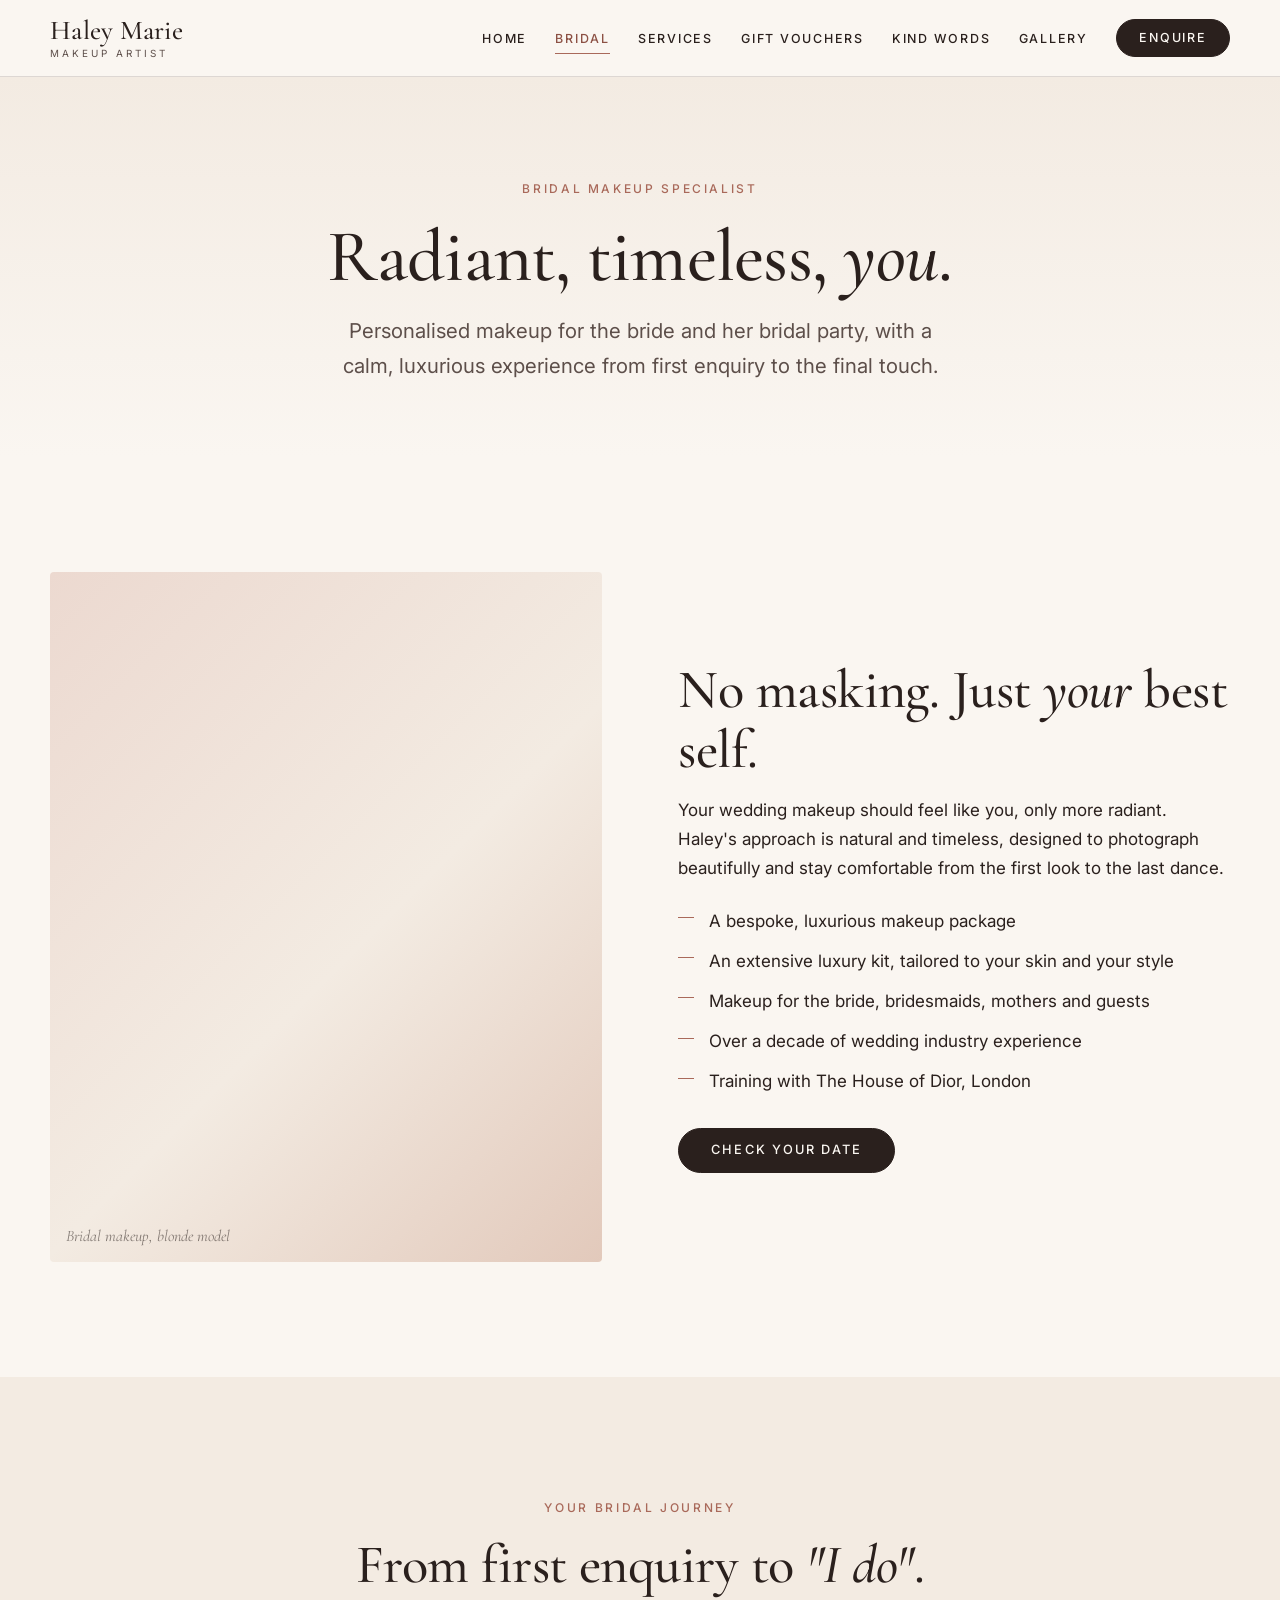
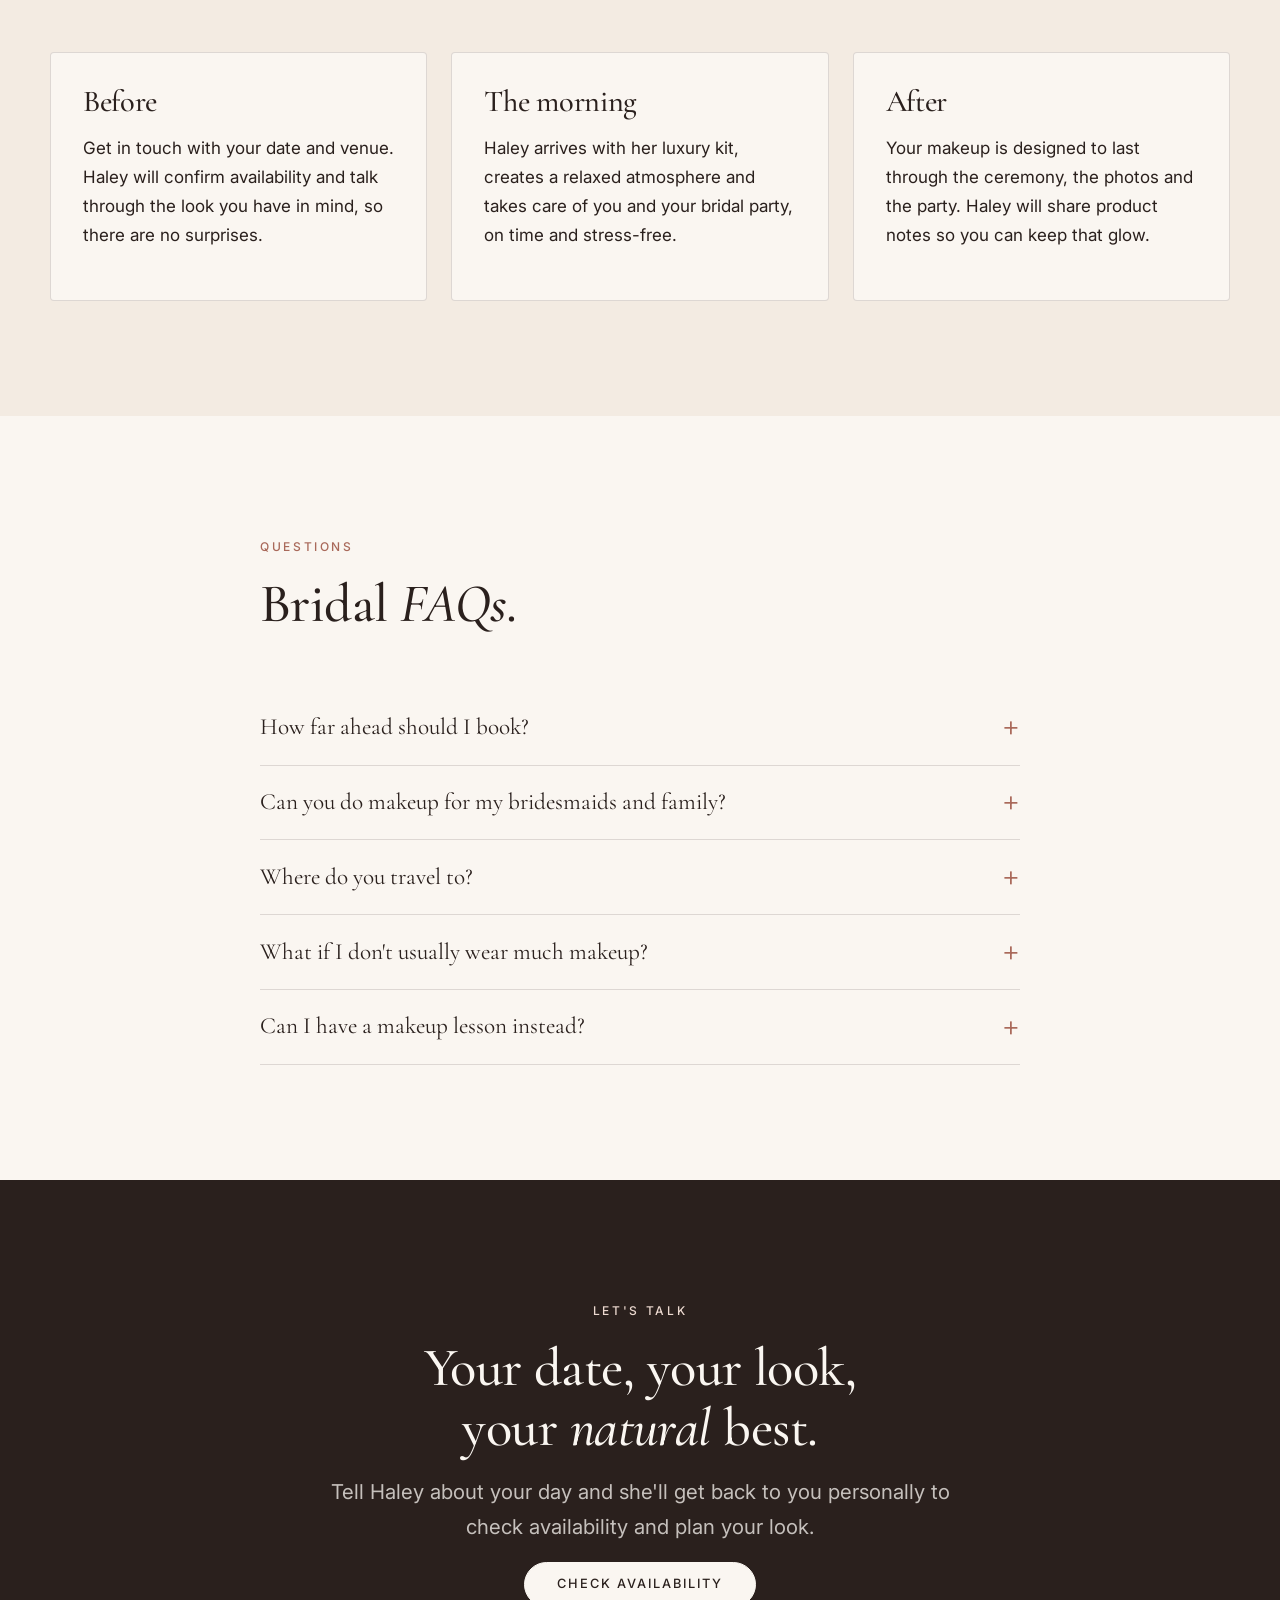
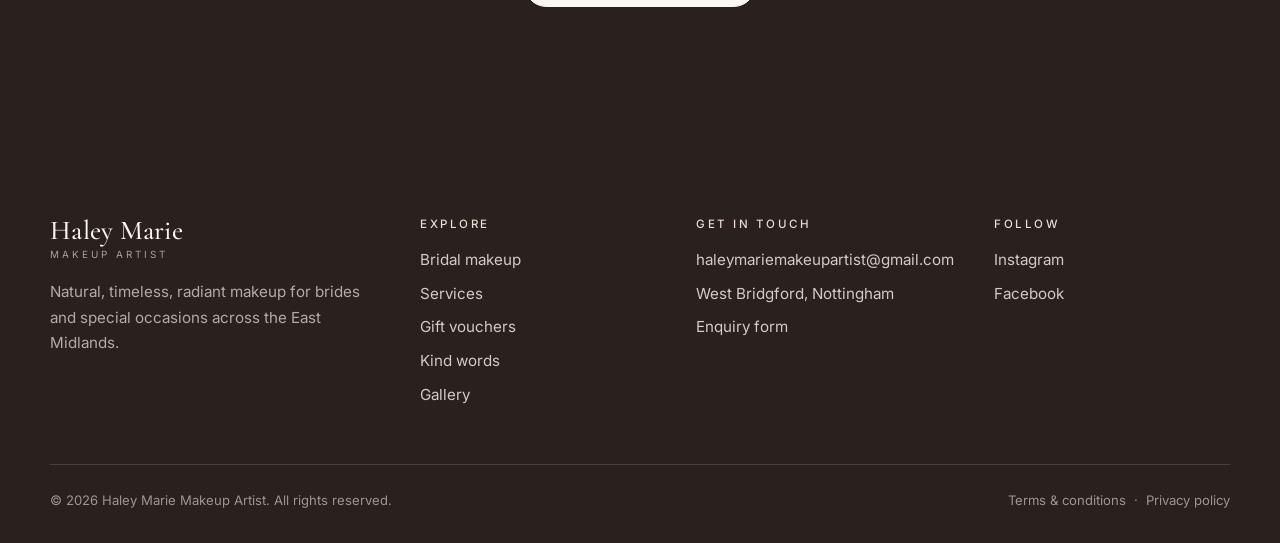
==== bridal.html @ 3c3bec64 "Add modern redesign of Haley Marie Makeup Artist website Static multi-page site: home, bridal, servi" ====
<!doctype html>
<html lang="en-GB" class="no-js">
<head>
<meta charset="utf-8">
<meta name="viewport" content="width=device-width, initial-scale=1">
<title>Bridal Makeup Artist, East Midlands | Haley Marie</title>
<meta name="description" content="Natural, timeless bridal makeup for the bride and bridal party across Nottinghamshire, Leicestershire, Rutland and Derbyshire.">
<meta property="og:title" content="Bridal Makeup Artist, East Midlands | Haley Marie">
<meta property="og:description" content="Natural, timeless bridal makeup for the bride and bridal party across Nottinghamshire, Leicestershire, Rutland and Derbyshire.">
<meta property="og:type" content="website">
<meta name="theme-color" content="#faf6f1">
<link rel="icon" href="images/favicon.svg" type="image/svg+xml">
<link rel="preconnect" href="https://fonts.googleapis.com">
<link rel="preconnect" href="https://fonts.gstatic.com" crossorigin>
<link href="https://fonts.googleapis.com/css2?family=Cormorant+Garamond:ital,wght@0,400;0,500;0,600;1,400;1,500&family=Inter:wght@400;500&display=swap" rel="stylesheet">
<link rel="stylesheet" href="css/styles.css">
<script>document.documentElement.classList.remove('no-js')</script>
</head>
<body>
<a class="skip-link" href="#main">Skip to content</a>
<header class="site-header">
  <div class="container header-inner">
    <a class="logo" href="index.html" aria-label="Haley Marie Makeup Artist — home">
      <span class="logo__name">Haley Marie</span>
      <span class="logo__sub">Makeup Artist</span>
    </a>
    <button class="nav-toggle" aria-expanded="false" aria-controls="site-nav" aria-label="Menu"><span></span></button>
    <nav class="nav" id="site-nav" aria-label="Main">
      <ul>
          <li><a href="index.html">Home</a></li>
          <li><a href="bridal.html" aria-current="page">Bridal</a></li>
          <li><a href="services.html">Services</a></li>
          <li><a href="gift-vouchers.html">Gift Vouchers</a></li>
          <li><a href="kind-words.html">Kind Words</a></li>
          <li><a href="gallery.html">Gallery</a></li>
          <li><a class="btn" href="contact.html">Enquire</a></li>
      </ul>
    </nav>
  </div>
</header>
<main id="main">

<section class="page-hero">
  <div class="container narrow reveal">
    <span class="eyebrow">Bridal makeup specialist</span>
    <h1>Radiant, timeless, <em>you</em>.</h1>
    <p class="lead">Personalised makeup for the bride and her bridal party, with a calm, luxurious experience from first enquiry to the final touch.</p>
  </div>
</section>

<section class="section">
  <div class="container split">
    <div class="reveal"><div class="photo " data-label="Bridal makeup, blonde model" role="img" aria-label="Bridal makeup, blonde model"></div></div>
    <div class="reveal">
      <h2>No masking. Just <em>your</em> best self.</h2>
      <p>Your wedding makeup should feel like you, only more radiant. Haley's approach is natural and timeless, designed to photograph beautifully and stay comfortable from the first look to the last dance.</p>
      <ul class="ticks">
        <li>A bespoke, luxurious makeup package</li>
        <li>An extensive luxury kit, tailored to your skin and your style</li>
        <li>Makeup for the bride, bridesmaids, mothers and guests</li>
        <li>Over a decade of wedding industry experience</li>
        <li>Training with The House of Dior, London</li>
      </ul>
      <a class="btn" href="contact.html">Check your date</a>
    </div>
  </div>
</section>

<section class="section section--cream">
  <div class="container">
    <div class="section-head center reveal">
      <span class="eyebrow">Your bridal journey</span>
      <h2>From first enquiry to <em>"I do"</em>.</h2>
    </div>
    <div class="testimonials">
      <div class="testimonial reveal"><h3>Before</h3><p>Get in touch with your date and venue. Haley will confirm availability and talk through the look you have in mind, so there are no surprises.</p></div>
      <div class="testimonial reveal"><h3>The morning</h3><p>Haley arrives with her luxury kit, creates a relaxed atmosphere and takes care of you and your bridal party, on time and stress-free.</p></div>
      <div class="testimonial reveal"><h3>After</h3><p>Your makeup is designed to last through the ceremony, the photos and the party. Haley will share product notes so you can keep that glow.</p></div>
    </div>
  </div>
</section>

<section class="section">
  <div class="narrow">
    <div class="section-head reveal"><span class="eyebrow">Questions</span><h2>Bridal <em>FAQs</em>.</h2></div>
    <div class="faq reveal">
      <details><summary>How far ahead should I book?</summary><p>Wedding dates are popular, so the sooner you enquire the better. Get in touch with your date and venue and Haley will let you know if she's available.</p></details>
      <details><summary>Can you do makeup for my bridesmaids and family?</summary><p>Yes. Haley offers makeup for the whole bridal party. Let her know how many people you'd like looked after and she'll plan the morning around your schedule.</p></details>
      <details><summary>Where do you travel to?</summary><p>Haley is based in West Bridgford, Nottingham and covers Nottinghamshire, Leicestershire, Rutland, Derbyshire and surrounding areas.</p></details>
      <details><summary>What if I don't usually wear much makeup?</summary><p>That's absolutely fine. Haley's style is all about enhancing your natural beauty, never masking it. Your look will feel like you.</p></details>
      <details><summary>Can I have a makeup lesson instead?</summary><p>Of course. One-to-one lessons are available for brides who'd like to learn how to recreate a look themselves. <a href="services.html#lessons">See makeup lessons</a>.</p></details>
    </div>
  </div>
</section>

<section class="section section--dark cta">
  <div class="container reveal">
    <span class="eyebrow">Let's talk</span>
    <h2>Your date, your look, your <em>natural</em> best.</h2>
    <p class="lead">Tell Haley about your day and she'll get back to you personally to check availability and plan your look.</p>
    <p><a class="btn btn--light" href="contact.html">Check availability</a></p>
  </div>
</section>

</main>
<footer class="site-footer">
  <div class="container">
    <div class="footer-grid">
      <div class="footer-brand">
        <a class="logo" href="index.html"><span class="logo__name">Haley Marie</span><span class="logo__sub">Makeup Artist</span></a>
        <p>Natural, timeless, radiant makeup for brides and special occasions across the East Midlands.</p>
      </div>
      <div>
        <h4>Explore</h4>
        <ul>
          <li><a href="bridal.html">Bridal makeup</a></li>
          <li><a href="services.html">Services</a></li>
          <li><a href="gift-vouchers.html">Gift vouchers</a></li>
          <li><a href="kind-words.html">Kind words</a></li>
          <li><a href="gallery.html">Gallery</a></li>
        </ul>
      </div>
      <div>
        <h4>Get in touch</h4>
        <ul>
          <li><a href="mailto:haleymariemakeupartist@gmail.com">haleymariemakeupartist@gmail.com</a></li>
          <li>West Bridgford, Nottingham</li>
          <li><a href="contact.html">Enquiry form</a></li>
        </ul>
      </div>
      <div>
        <h4>Follow</h4>
        <ul>
          <li><a href="https://www.instagram.com/haleymarie_mua" rel="noopener" target="_blank">Instagram</a></li>
          <li><a href="https://www.facebook.com/haleymariemua" rel="noopener" target="_blank">Facebook</a></li>
        </ul>
      </div>
    </div>
    <div class="footer-bottom">
      <span>&copy; 2026 Haley Marie Makeup Artist. All rights reserved.</span>
      <span><a href="terms.html">Terms &amp; conditions</a> &nbsp;·&nbsp; <a href="privacy.html">Privacy policy</a></span>
    </div>
  </div>
</footer>
<script src="js/main.js"></script>
</body>
</html>
---- css/styles.css ----
/* Haley Marie Makeup Artist — modern redesign */

:root {
  --ivory: #faf6f1;
  --cream: #f3ebe2;
  --blush: #ecd9d0;
  --rose: #a9695a;
  --rose-dark: #8c5144;
  --ink: #2a201d;
  --ink-soft: #5d4f4a;
  --gold: #b08d57;
  --line: rgba(42, 32, 29, 0.14);
  --serif: "Cormorant Garamond", "Georgia", serif;
  --sans: "Inter", system-ui, -apple-system, "Segoe UI", sans-serif;
  --radius: 4px;
  --max: 1180px;
  --gutter: clamp(1.25rem, 4vw, 2.5rem);
  --section: clamp(4rem, 9vw, 7.5rem);
}

*, *::before, *::after { box-sizing: border-box; }
html { scroll-behavior: smooth; -webkit-text-size-adjust: 100%; }
body {
  margin: 0;
  background: var(--ivory);
  color: var(--ink);
  font-family: var(--sans);
  font-size: 1.0625rem;
  line-height: 1.7;
  -webkit-font-smoothing: antialiased;
}
img, svg { max-width: 100%; display: block; }
a { color: inherit; }
:focus-visible { outline: 2px solid var(--rose); outline-offset: 3px; }

.skip-link {
  position: absolute; left: 1rem; top: -4rem; z-index: 100;
  background: var(--ink); color: #fff; padding: .6rem 1rem; border-radius: var(--radius);
}
.skip-link:focus { top: 1rem; }

.container { width: min(100% - 2 * var(--gutter), var(--max)); margin-inline: auto; }
.narrow { width: min(100% - 2 * var(--gutter), 760px); margin-inline: auto; }

h1, h2, h3, h4 {
  font-family: var(--serif);
  font-weight: 500;
  line-height: 1.1;
  letter-spacing: -0.01em;
  margin: 0 0 1rem;
}
h1 { font-size: clamp(2.8rem, 7vw, 5.4rem); }
h2 { font-size: clamp(2.1rem, 4.4vw, 3.4rem); }
h3 { font-size: clamp(1.5rem, 2.4vw, 1.9rem); }
p { margin: 0 0 1.1rem; }
em { font-style: italic; }
.lead { font-size: clamp(1.1rem, 1.6vw, 1.3rem); color: var(--ink-soft); }
.eyebrow {
  display: inline-block;
  font-size: .75rem; font-weight: 500;
  letter-spacing: .22em; text-transform: uppercase;
  color: var(--rose); margin-bottom: 1.1rem;
}
.center { text-align: center; }

/* Buttons */
.btn {
  display: inline-flex; align-items: center; justify-content: center; gap: .6rem;
  padding: .95rem 2rem;
  font: 500 .8rem/1 var(--sans);
  letter-spacing: .16em; text-transform: uppercase; text-decoration: none;
  border: 1px solid var(--ink); border-radius: 999px;
  background: var(--ink); color: var(--ivory);
  cursor: pointer; transition: background .25s, color .25s, border-color .25s, transform .25s;
}
.btn:hover { background: var(--rose-dark); border-color: var(--rose-dark); transform: translateY(-1px); }
.btn--ghost { background: transparent; color: var(--ink); }
.btn--ghost:hover { background: var(--ink); color: var(--ivory); border-color: var(--ink); }
.btn--light { background: var(--ivory); color: var(--ink); border-color: var(--ivory); }
.btn--light:hover { background: transparent; color: var(--ivory); border-color: var(--ivory); }
.link-arrow {
  font-size: .8rem; letter-spacing: .16em; text-transform: uppercase; font-weight: 500;
  text-decoration: none; border-bottom: 1px solid currentColor; padding-bottom: .2rem;
}
.link-arrow:hover { color: var(--rose); }

/* Header */
.site-header {
  position: sticky; top: 0; z-index: 50;
  background: color-mix(in srgb, var(--ivory) 92%, transparent);
  backdrop-filter: blur(10px);
  border-bottom: 1px solid var(--line);
}
.header-inner { display: flex; align-items: center; justify-content: space-between; min-height: 76px; gap: 1.5rem; }
.logo { text-decoration: none; line-height: 1; }
.logo__name { display: block; font-family: var(--serif); font-size: 1.7rem; font-weight: 500; letter-spacing: .01em; }
.logo__sub { display: block; font-size: .62rem; letter-spacing: .3em; text-transform: uppercase; color: var(--ink-soft); margin-top: .35rem; }

.nav ul { display: flex; align-items: center; gap: clamp(1rem, 2.2vw, 2.1rem); list-style: none; margin: 0; padding: 0; }
.nav a {
  text-decoration: none; font-size: .78rem; letter-spacing: .14em; text-transform: uppercase; font-weight: 500;
  padding: .4rem 0; border-bottom: 1px solid transparent; transition: border-color .2s, color .2s;
}
.nav a:hover, .nav a[aria-current="page"] { border-color: var(--rose); color: var(--rose-dark); }
.nav .btn { padding: .75rem 1.4rem; color: var(--ivory); border-bottom: 1px solid var(--ink); }
.nav .btn:hover { color: var(--ivory); border-color: var(--rose-dark); }

.nav-toggle { display: none; background: none; border: 0; padding: .6rem; cursor: pointer; color: var(--ink); }
.nav-toggle span, .nav-toggle span::before, .nav-toggle span::after {
  display: block; width: 24px; height: 1.5px; background: currentColor; position: relative; transition: transform .25s, background .25s;
}
.nav-toggle span::before, .nav-toggle span::after { content: ""; position: absolute; left: 0; }
.nav-toggle span::before { top: -7px; }
.nav-toggle span::after { top: 7px; }
.nav-toggle[aria-expanded="true"] span { background: transparent; }
.nav-toggle[aria-expanded="true"] span::before { transform: translateY(7px) rotate(45deg); }
.nav-toggle[aria-expanded="true"] span::after { transform: translateY(-7px) rotate(-45deg); }

@media (max-width: 940px) {
  .nav-toggle { display: block; }
  .nav {
    position: absolute; inset: 100% 0 auto 0;
    background: var(--ivory); border-bottom: 1px solid var(--line);
    padding: 1rem var(--gutter) 2rem;
    display: none;
  }
  .nav.is-open { display: block; }
  .nav ul { flex-direction: column; align-items: flex-start; gap: .4rem; }
  .nav li { width: 100%; }
  .nav a { display: block; padding: .8rem 0; font-size: .85rem; }
  .nav .btn { display: inline-flex; margin-top: .8rem; }
}

/* Photo placeholders — swap for real images (see README) */
.photo {
  position: relative; overflow: hidden; border-radius: var(--radius);
  background: linear-gradient(135deg, var(--blush), var(--cream) 55%, #e2c9bb);
  aspect-ratio: 4 / 5;
}
.photo img { width: 100%; height: 100%; object-fit: cover; }
.photo--wide { aspect-ratio: 16 / 10; }
.photo--square { aspect-ratio: 1; }
.photo--tall { aspect-ratio: 3 / 4; }
.photo--b { background: linear-gradient(160deg, #e9d3c8, #f6ede4 50%, #d9b9aa); }
.photo--c { background: linear-gradient(120deg, #f1e4da, #e4cbbf 60%, #cfa998); }
.photo--d { background: linear-gradient(200deg, #d9b9aa, #f3e8de 55%, #ecd9d0); }
.photo:not(:has(img))::after {
  content: attr(data-label);
  position: absolute; inset: auto 1rem 1rem 1rem;
  font: italic 1rem var(--serif); color: rgba(42, 32, 29, .55);
}

/* Hero */
.hero { padding-block: clamp(2.5rem, 6vw, 5rem) var(--section); }
.hero__grid { display: grid; grid-template-columns: 1.05fr .95fr; gap: clamp(2rem, 6vw, 5rem); align-items: center; }
.hero h1 em { color: var(--rose); }
.hero__actions { display: flex; flex-wrap: wrap; gap: 1rem; margin-top: 2rem; }
.hero__meta { margin-top: 2.5rem; padding-top: 1.5rem; border-top: 1px solid var(--line); display: flex; flex-wrap: wrap; gap: 1rem 2.5rem; font-size: .9rem; color: var(--ink-soft); }
.hero__meta strong { display: block; font-family: var(--serif); font-size: 1.5rem; font-weight: 500; color: var(--ink); line-height: 1.2; }
.hero__visual { position: relative; }
.hero__visual .photo { aspect-ratio: 4 / 5; border-radius: 200px 200px var(--radius) var(--radius); }
.hero__badge {
  position: absolute; left: -1.5rem; bottom: 2.5rem;
  background: var(--ivory); border: 1px solid var(--line); border-radius: var(--radius);
  padding: 1rem 1.3rem; box-shadow: 0 18px 40px -22px rgba(42, 32, 29, .5);
  font-family: var(--serif); font-size: 1.15rem; line-height: 1.25;
}
.hero__badge small { display: block; font: 500 .65rem var(--sans); letter-spacing: .2em; text-transform: uppercase; color: var(--rose); margin-bottom: .3rem; }
@media (max-width: 860px) {
  .hero__grid { grid-template-columns: 1fr; }
  .hero__visual { order: -1; max-width: 460px; }
  .hero__badge { left: .75rem; }
}

/* Press strip */
.press { border-block: 1px solid var(--line); padding-block: 2rem; background: var(--cream); }
.press__label { text-align: center; font-size: .72rem; letter-spacing: .24em; text-transform: uppercase; color: var(--ink-soft); margin-bottom: 1.2rem; }
.press__list { list-style: none; margin: 0; padding: 0; display: flex; flex-wrap: wrap; justify-content: center; gap: .6rem 2.4rem; font-family: var(--serif); font-size: 1.35rem; font-style: italic; color: var(--ink-soft); }

/* Sections */
.section { padding-block: var(--section); }
.section--cream { background: var(--cream); }
.section--dark { background: var(--ink); color: var(--ivory); }
.section--dark .eyebrow { color: var(--blush); }
.section--dark .lead { color: rgba(250, 246, 241, .75); }
.section-head { max-width: 640px; margin-bottom: clamp(2rem, 5vw, 3.5rem); }
.section-head.center { margin-inline: auto; }

.split { display: grid; grid-template-columns: 1fr 1fr; gap: clamp(2rem, 6vw, 5.5rem); align-items: center; }
.split--reverse > :first-child { order: 2; }
@media (max-width: 820px) { .split { grid-template-columns: 1fr; } .split--reverse > :first-child { order: 0; } }

/* Services cards */
.cards { display: grid; grid-template-columns: repeat(4, 1fr); gap: 1.5rem; }
.card { display: flex; flex-direction: column; text-decoration: none; }
.card .photo { margin-bottom: 1.2rem; transition: transform .5s; }
.card:hover .photo { transform: scale(1.015); }
.card h3 { margin-bottom: .5rem; }
.card p { color: var(--ink-soft); font-size: .98rem; flex: 1; }
.card .link-arrow { align-self: flex-start; }
@media (max-width: 1000px) { .cards { grid-template-columns: repeat(2, 1fr); } }
@media (max-width: 560px) { .cards { grid-template-columns: 1fr; } }

/* Ticks */
.ticks { list-style: none; padding: 0; margin: 1.5rem 0 2rem; }
.ticks li { position: relative; padding-left: 1.9rem; margin-bottom: .7rem; }
.ticks li::before {
  content: ""; position: absolute; left: 0; top: .6em; width: 1rem; height: 1px; background: var(--rose);
}

/* Process */
.steps { display: grid; grid-template-columns: repeat(4, 1fr); gap: 2rem; counter-reset: step; }
.step { counter-increment: step; border-top: 1px solid rgba(250, 246, 241, .25); padding-top: 1.4rem; }
.step::before { content: "0" counter(step); display: block; font-family: var(--serif); font-size: 2.2rem; color: var(--blush); margin-bottom: .6rem; }
.step h3 { font-size: 1.5rem; }
.step p { color: rgba(250, 246, 241, .72); font-size: .98rem; }
@media (max-width: 960px) { .steps { grid-template-columns: repeat(2, 1fr); } }
@media (max-width: 560px) { .steps { grid-template-columns: 1fr; } }

/* Quote */
.quote { text-align: center; max-width: 820px; margin-inline: auto; }
.quote blockquote { margin: 0; font-family: var(--serif); font-size: clamp(1.7rem, 3.6vw, 2.6rem); line-height: 1.3; font-style: italic; }
.quote cite { display: block; margin-top: 1.5rem; font: 500 .78rem var(--sans); letter-spacing: .2em; text-transform: uppercase; font-style: normal; color: var(--rose); }
.stars { color: var(--gold); letter-spacing: .3em; margin-bottom: 1.2rem; font-size: 1.1rem; }

.testimonials { display: grid; grid-template-columns: repeat(auto-fit, minmax(300px, 1fr)); gap: 1.5rem; }
.testimonial { background: var(--ivory); border: 1px solid var(--line); padding: 2rem; border-radius: var(--radius); }
.testimonial blockquote { margin: 0 0 1.2rem; font-family: var(--serif); font-size: 1.45rem; line-height: 1.4; }
.testimonial cite { font: 500 .75rem var(--sans); letter-spacing: .18em; text-transform: uppercase; font-style: normal; color: var(--rose); }

/* Gallery */
.gallery { columns: 3; column-gap: 1rem; }
.gallery .photo { margin-bottom: 1rem; break-inside: avoid; }
@media (max-width: 800px) { .gallery { columns: 2; } }
@media (max-width: 480px) { .gallery { columns: 1; } }
.gallery-teaser { display: grid; grid-template-columns: repeat(4, 1fr); gap: 1rem; }
@media (max-width: 700px) { .gallery-teaser { grid-template-columns: repeat(2, 1fr); } }

/* Areas */
.areas { display: flex; flex-wrap: wrap; gap: .6rem; list-style: none; padding: 0; margin: 1.5rem 0; }
.areas li { border: 1px solid var(--line); border-radius: 999px; padding: .4rem 1.1rem; font-size: .92rem; background: var(--ivory); }

/* Page hero */
.page-hero { padding-block: clamp(3rem, 8vw, 6rem) clamp(2rem, 5vw, 3.5rem); text-align: center; background: linear-gradient(var(--cream), var(--ivory)); }
.page-hero h1 { font-size: clamp(2.6rem, 6vw, 4.6rem); }
.page-hero .lead { max-width: 620px; margin-inline: auto; }

/* Service rows */
.service-row { padding-block: clamp(2.5rem, 6vw, 4.5rem); border-top: 1px solid var(--line); }
.service-row:first-of-type { border-top: 0; }

/* FAQ */
.faq details { border-bottom: 1px solid var(--line); }
.faq summary {
  cursor: pointer; list-style: none; padding: 1.4rem 2.5rem 1.4rem 0; position: relative;
  font-family: var(--serif); font-size: 1.45rem; line-height: 1.25;
}
.faq summary::-webkit-details-marker { display: none; }
.faq summary::after { content: "+"; position: absolute; right: 0; top: 1.1rem; font: 300 1.8rem var(--sans); color: var(--rose); transition: transform .25s; }
.faq details[open] summary::after { transform: rotate(45deg); }
.faq details p { color: var(--ink-soft); padding-bottom: 1.4rem; margin: 0; max-width: 62ch; }

/* Voucher */
.voucher {
  background: var(--ink); color: var(--ivory); padding: clamp(2rem, 5vw, 3.5rem); border-radius: var(--radius);
  position: relative; overflow: hidden; text-align: center;
}
.voucher::before { content: ""; position: absolute; inset: .8rem; border: 1px solid rgba(250, 246, 241, .3); border-radius: 2px; pointer-events: none; }
.voucher h3 { font-size: clamp(2rem, 4vw, 3rem); }
.voucher p { color: rgba(250, 246, 241, .75); max-width: 44ch; margin-inline: auto; }

/* Forms */
.form { display: grid; gap: 1.2rem; }
.form .row { display: grid; grid-template-columns: 1fr 1fr; gap: 1.2rem; }
@media (max-width: 600px) { .form .row { grid-template-columns: 1fr; } }
label { display: block; font-size: .72rem; letter-spacing: .18em; text-transform: uppercase; font-weight: 500; margin-bottom: .45rem; }
input, select, textarea {
  width: 100%; font: inherit; color: var(--ink);
  padding: .9rem 1rem; background: #fff; border: 1px solid var(--line); border-radius: var(--radius);
}
input:focus, select:focus, textarea:focus { border-color: var(--rose); outline: none; box-shadow: 0 0 0 3px rgba(169, 105, 90, .18); }
textarea { min-height: 150px; resize: vertical; }
.form-note { font-size: .85rem; color: var(--ink-soft); }
.hp { position: absolute; left: -9999px; }

.contact-grid { display: grid; grid-template-columns: .8fr 1.2fr; gap: clamp(2rem, 6vw, 5rem); }
@media (max-width: 820px) { .contact-grid { grid-template-columns: 1fr; } }
.contact-list { list-style: none; padding: 0; margin: 1.5rem 0; }
.contact-list li { padding-block: 1rem; border-top: 1px solid var(--line); }
.contact-list li:last-child { border-bottom: 1px solid var(--line); }
.contact-list small { display: block; font-size: .7rem; letter-spacing: .2em; text-transform: uppercase; color: var(--rose); margin-bottom: .2rem; }

/* CTA band */
.cta { text-align: center; }
.cta h2 { max-width: 20ch; text-wrap: balance; margin-inline: auto; }
.cta .lead { max-width: 52ch; margin-inline: auto; }

/* Newsletter */
.newsletter { display: flex; gap: .8rem; max-width: 520px; margin: 1.5rem auto 0; }
.newsletter input { flex: 1; border-radius: 999px; padding-inline: 1.4rem; }
@media (max-width: 520px) { .newsletter { flex-direction: column; } }

/* Prose (legal) */
.prose h2 { font-size: 1.9rem; margin-top: 2.5rem; }
.prose ul { padding-left: 1.2rem; }
.prose li { margin-bottom: .4rem; }

/* Footer */
.site-footer { background: var(--ink); color: rgba(250, 246, 241, .8); padding-block: clamp(3rem, 6vw, 5rem) 2rem; font-size: .95rem; }
.footer-grid { display: grid; grid-template-columns: 1.4fr 1fr 1fr 1fr; gap: 2.5rem; }
@media (max-width: 860px) { .footer-grid { grid-template-columns: 1fr 1fr; } }
@media (max-width: 520px) { .footer-grid { grid-template-columns: 1fr; } }
.site-footer h4 { font: 500 .72rem var(--sans); letter-spacing: .22em; text-transform: uppercase; color: var(--blush); margin-bottom: 1rem; }
.site-footer ul { list-style: none; margin: 0; padding: 0; }
.site-footer li { margin-bottom: .5rem; }
.site-footer a { text-decoration: none; }
.site-footer a:hover { color: var(--blush); }
.footer-brand .logo__name { color: var(--ivory); }
.footer-brand .logo__sub { color: rgba(250, 246, 241, .6); }
.footer-brand p { margin-top: 1.2rem; max-width: 34ch; color: rgba(250, 246, 241, .65); }
.footer-bottom { margin-top: 3rem; padding-top: 1.5rem; border-top: 1px solid rgba(250, 246, 241, .15); display: flex; flex-wrap: wrap; justify-content: space-between; gap: .8rem; font-size: .82rem; color: rgba(250, 246, 241, .55); }

/* Reveal */
.reveal { opacity: 0; transform: translateY(18px); transition: opacity .8s ease, transform .8s ease; }
.reveal.is-visible { opacity: 1; transform: none; }
@media (prefers-reduced-motion: reduce) {
  html { scroll-behavior: auto; }
  .reveal { opacity: 1; transform: none; transition: none; }
  * { transition-duration: .01ms !important; }
}
.no-js .reveal { opacity: 1; transform: none; }
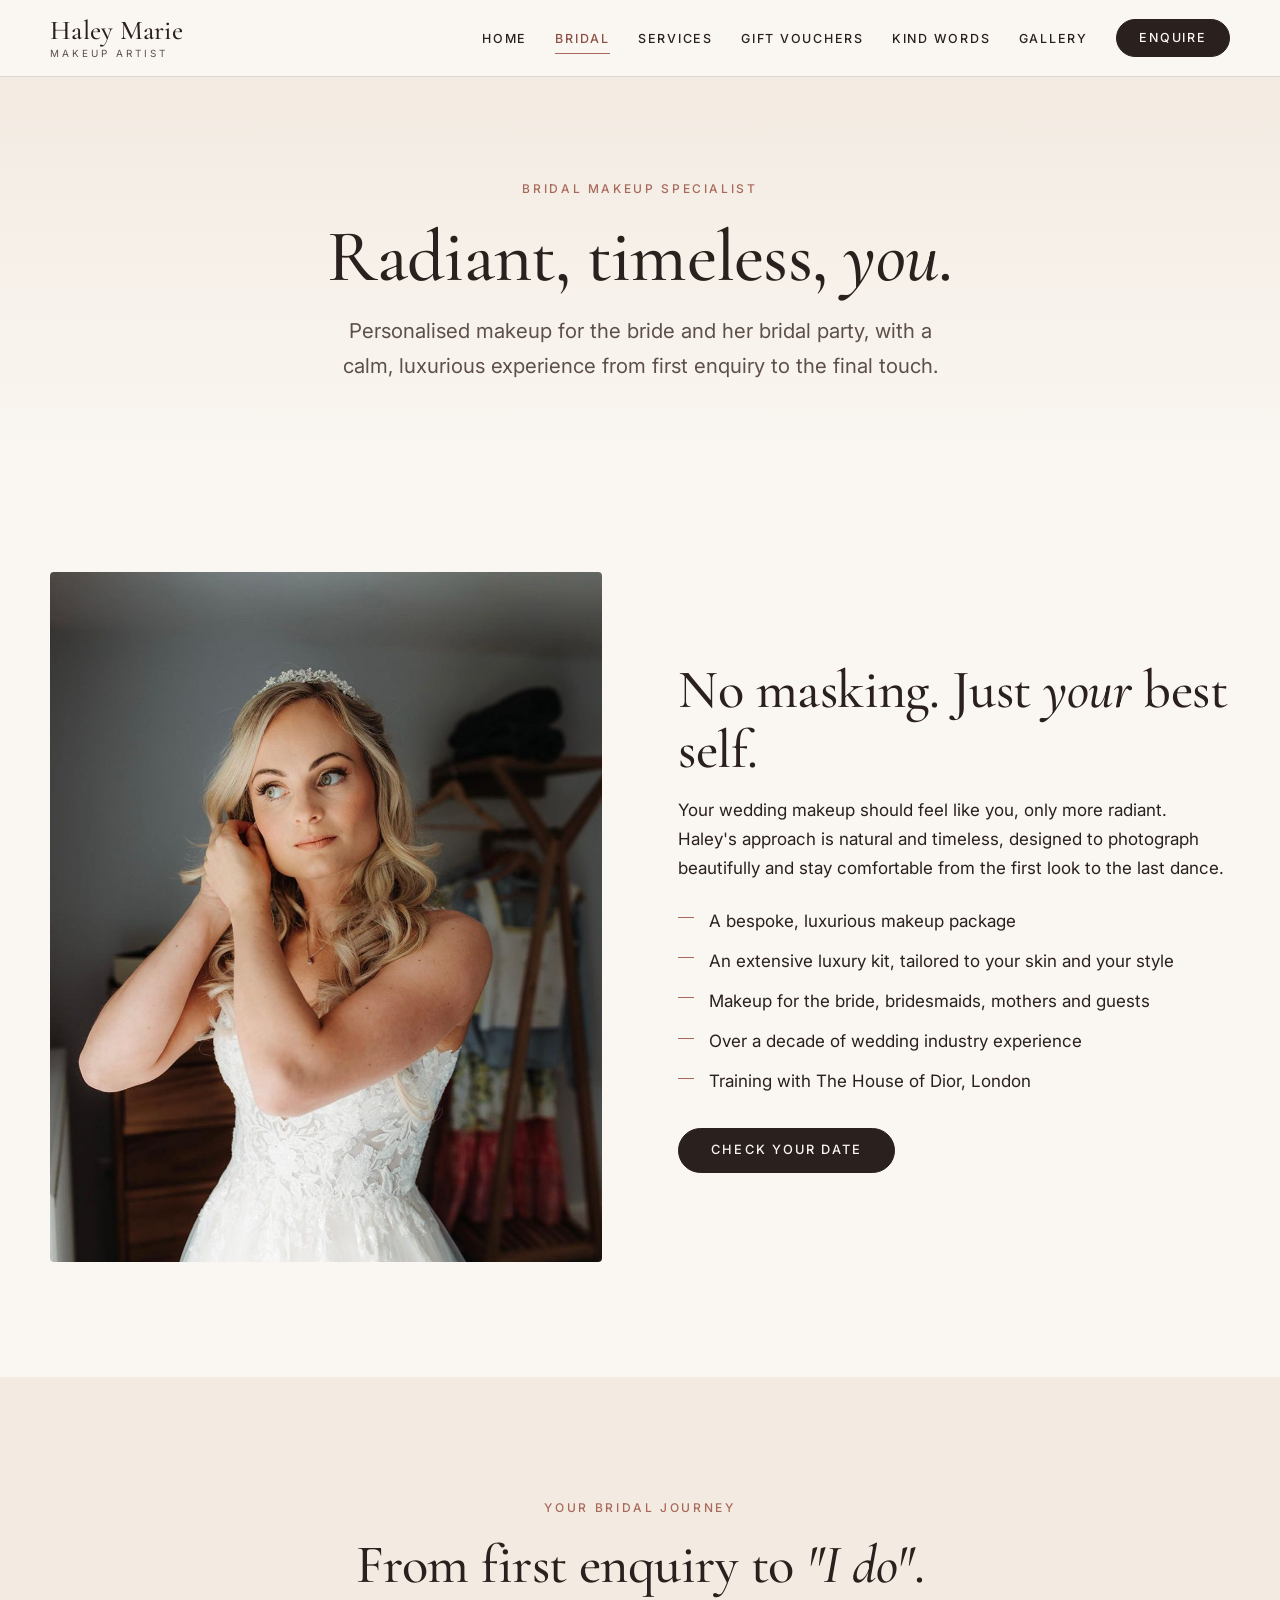
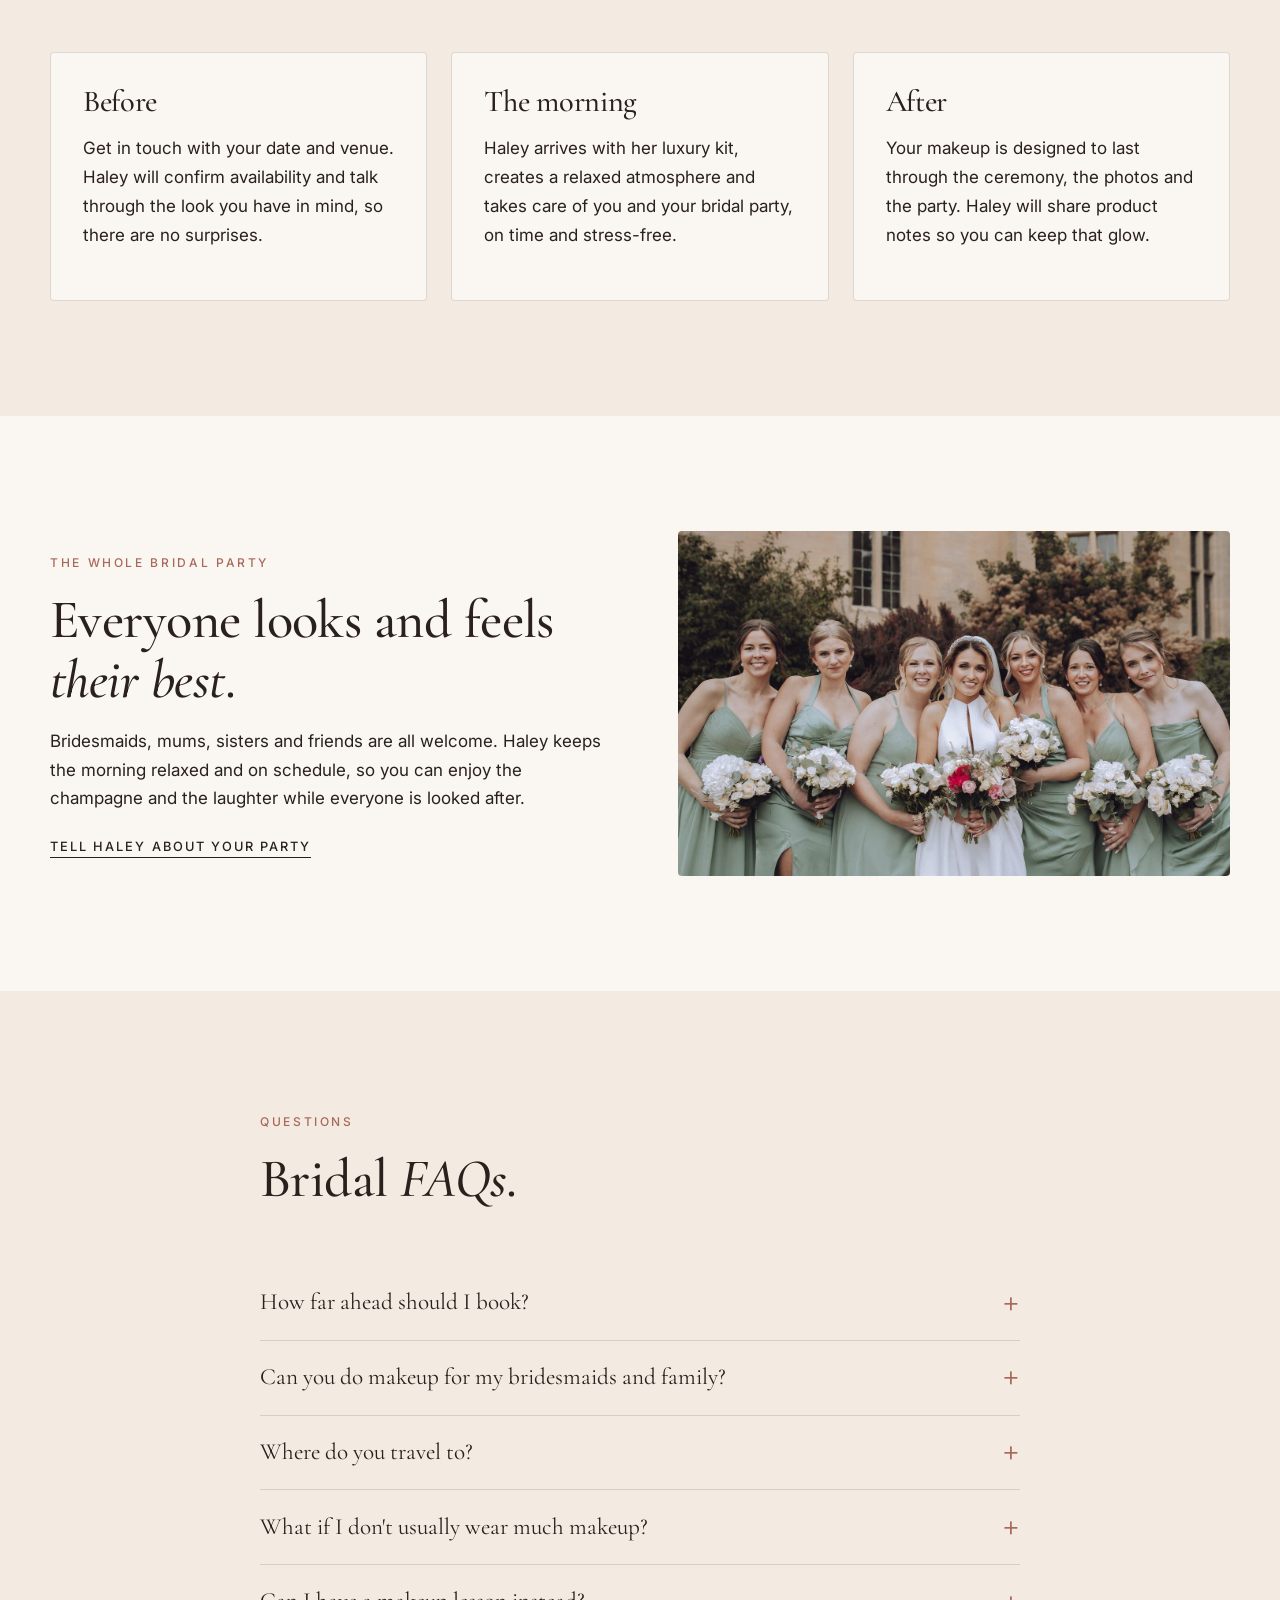
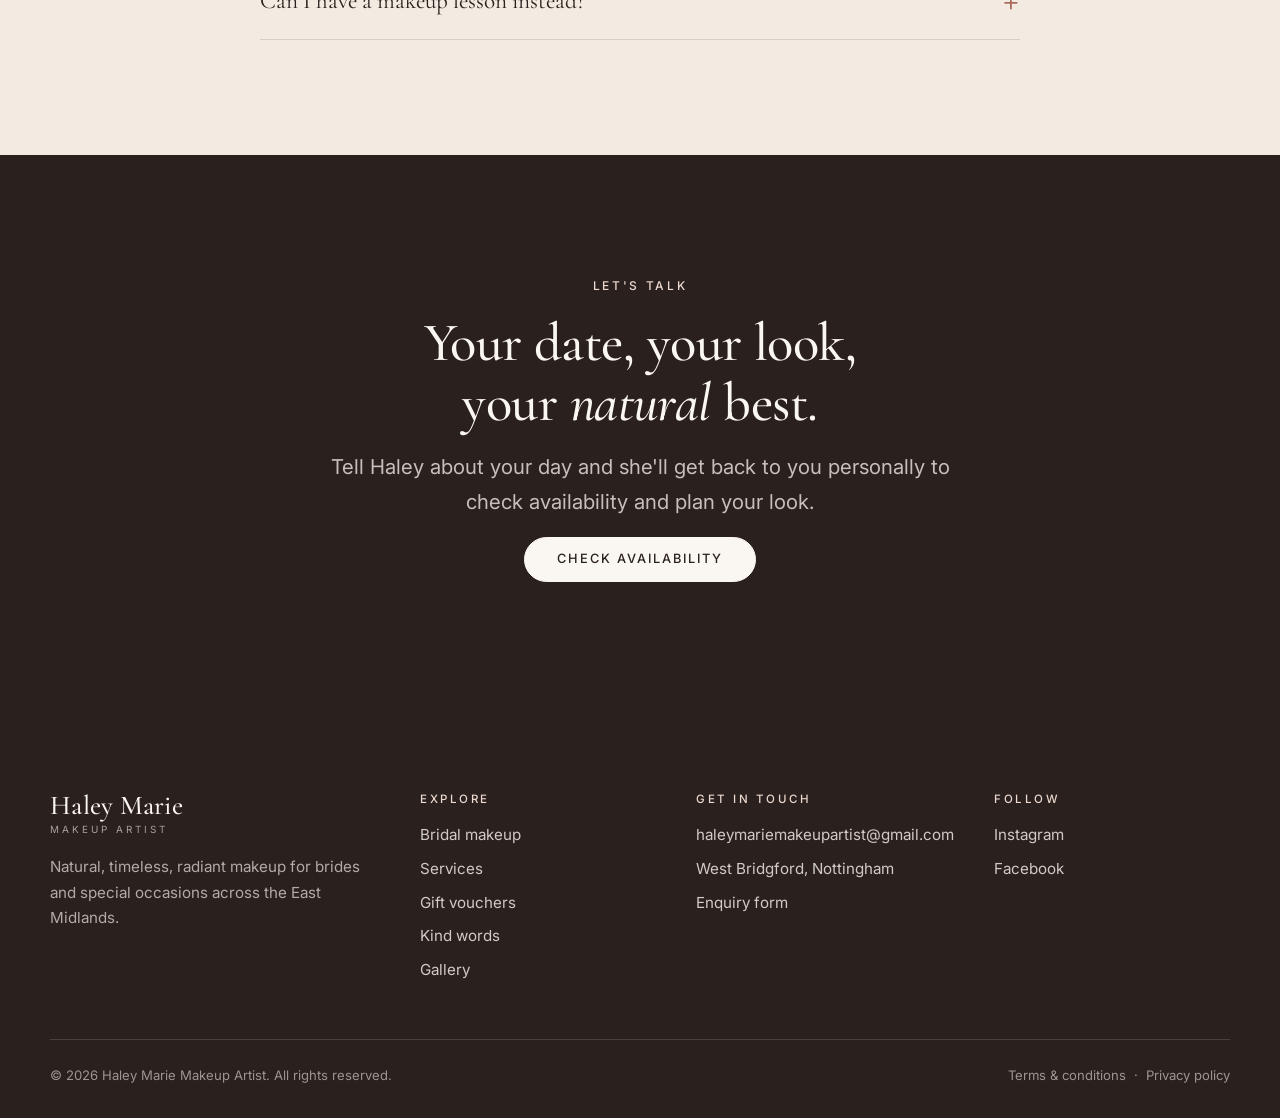
==== commit 1691ea17: "Add real photography from the existing site and refine copy Optimised photos (resized, with descript" ====
--- a/bridal.html
+++ b/bridal.html
@@ -50,7 +50,7 @@
 
 <section class="section">
   <div class="container split">
-    <div class="reveal"><div class="photo " data-label="Bridal makeup, blonde model" role="img" aria-label="Bridal makeup, blonde model"></div></div>
+    <div class="reveal"><div class="photo "><img src="images/bride-earring.jpg" alt="Bride adjusting her earring in a lace wedding dress" width="973" height="1400" loading="lazy" decoding="async"></div></div>
     <div class="reveal">
       <h2>No masking. Just <em>your</em> best self.</h2>
       <p>Your wedding makeup should feel like you, only more radiant. Haley's approach is natural and timeless, designed to photograph beautifully and stay comfortable from the first look to the last dance.</p>
@@ -81,6 +81,18 @@
 </section>
 
 <section class="section">
+  <div class="container split">
+    <div class="reveal">
+      <span class="eyebrow">The whole bridal party</span>
+      <h2>Everyone looks and feels <em>their best</em>.</h2>
+      <p>Bridesmaids, mums, sisters and friends are all welcome. Haley keeps the morning relaxed and on schedule, so you can enjoy the champagne and the laughter while everyone is looked after.</p>
+      <a class="link-arrow" href="contact.html">Tell Haley about your party</a>
+    </div>
+    <div class="reveal"><div class="photo photo--wide"><img src="images/bridesmaids-sage.jpg" alt="Bride with her bridesmaids in sage green dresses, holding bouquets" width="1400" height="933" loading="lazy" decoding="async"></div></div>
+  </div>
+</section>
+
+<section class="section section--cream">
   <div class="narrow">
     <div class="section-head reveal"><span class="eyebrow">Questions</span><h2>Bridal <em>FAQs</em>.</h2></div>
     <div class="faq reveal">
--- a/css/styles.css
+++ b/css/styles.css
@@ -329,3 +329,9 @@
   * { transition-duration: .01ms !important; }
 }
 .no-js .reveal { opacity: 1; transform: none; }
+
+/* Real photography */
+.photo img { display: block; }
+.gallery .photo { aspect-ratio: auto; background: var(--cream); }
+.gallery .photo img { height: auto; }
+.hero__visual .photo img { object-position: 50% 30%; }
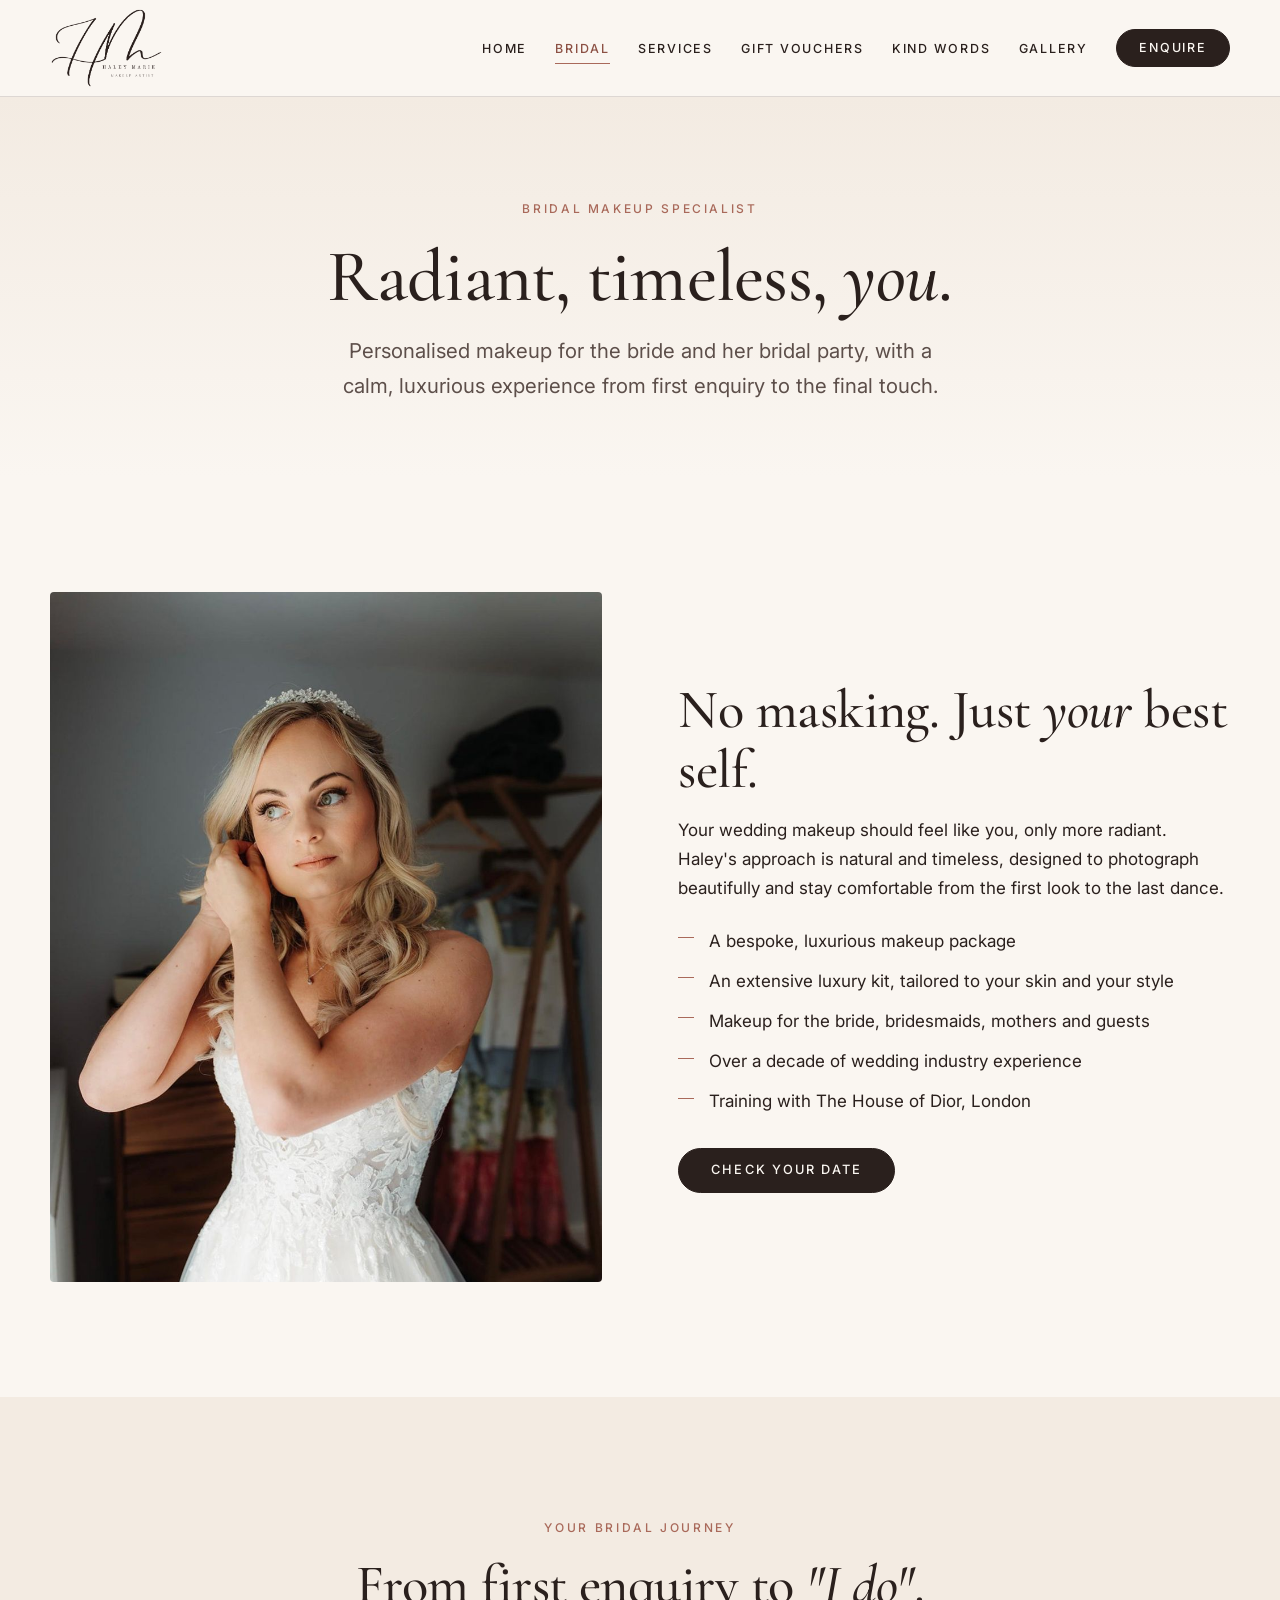
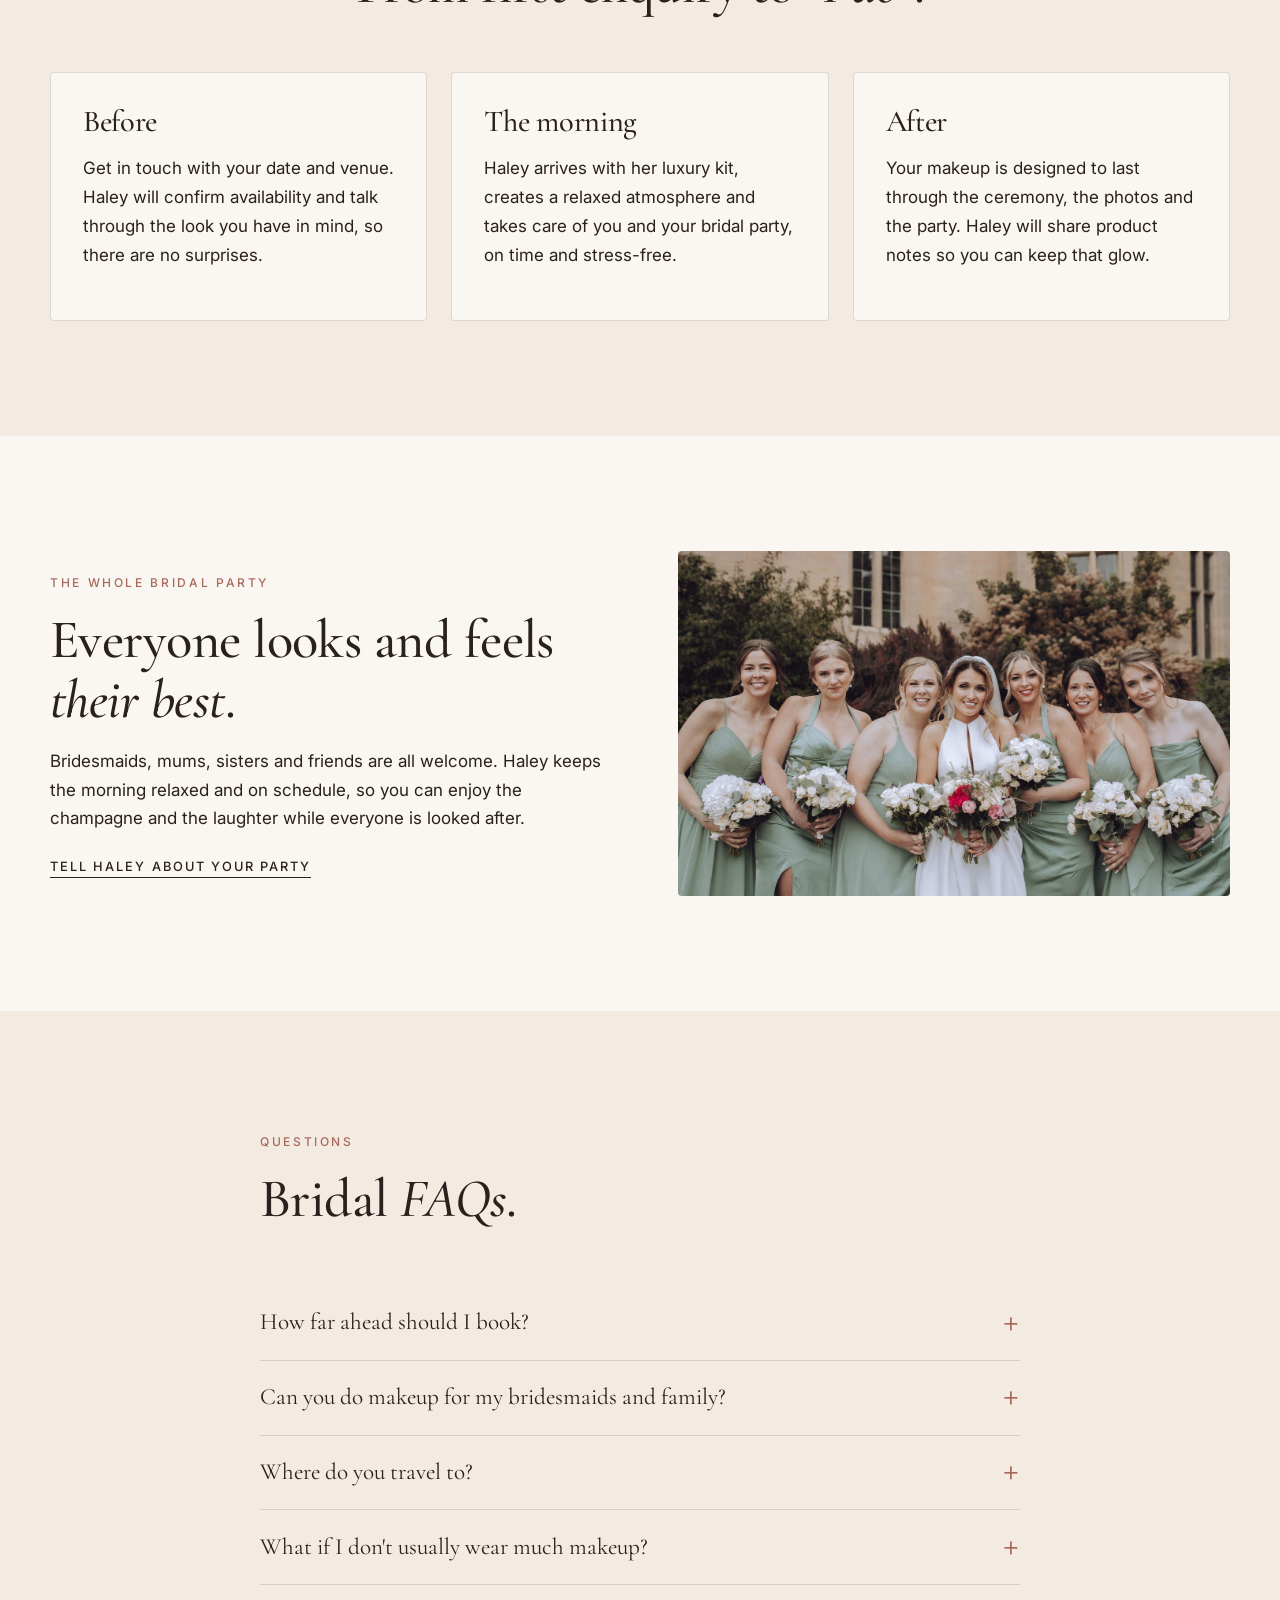
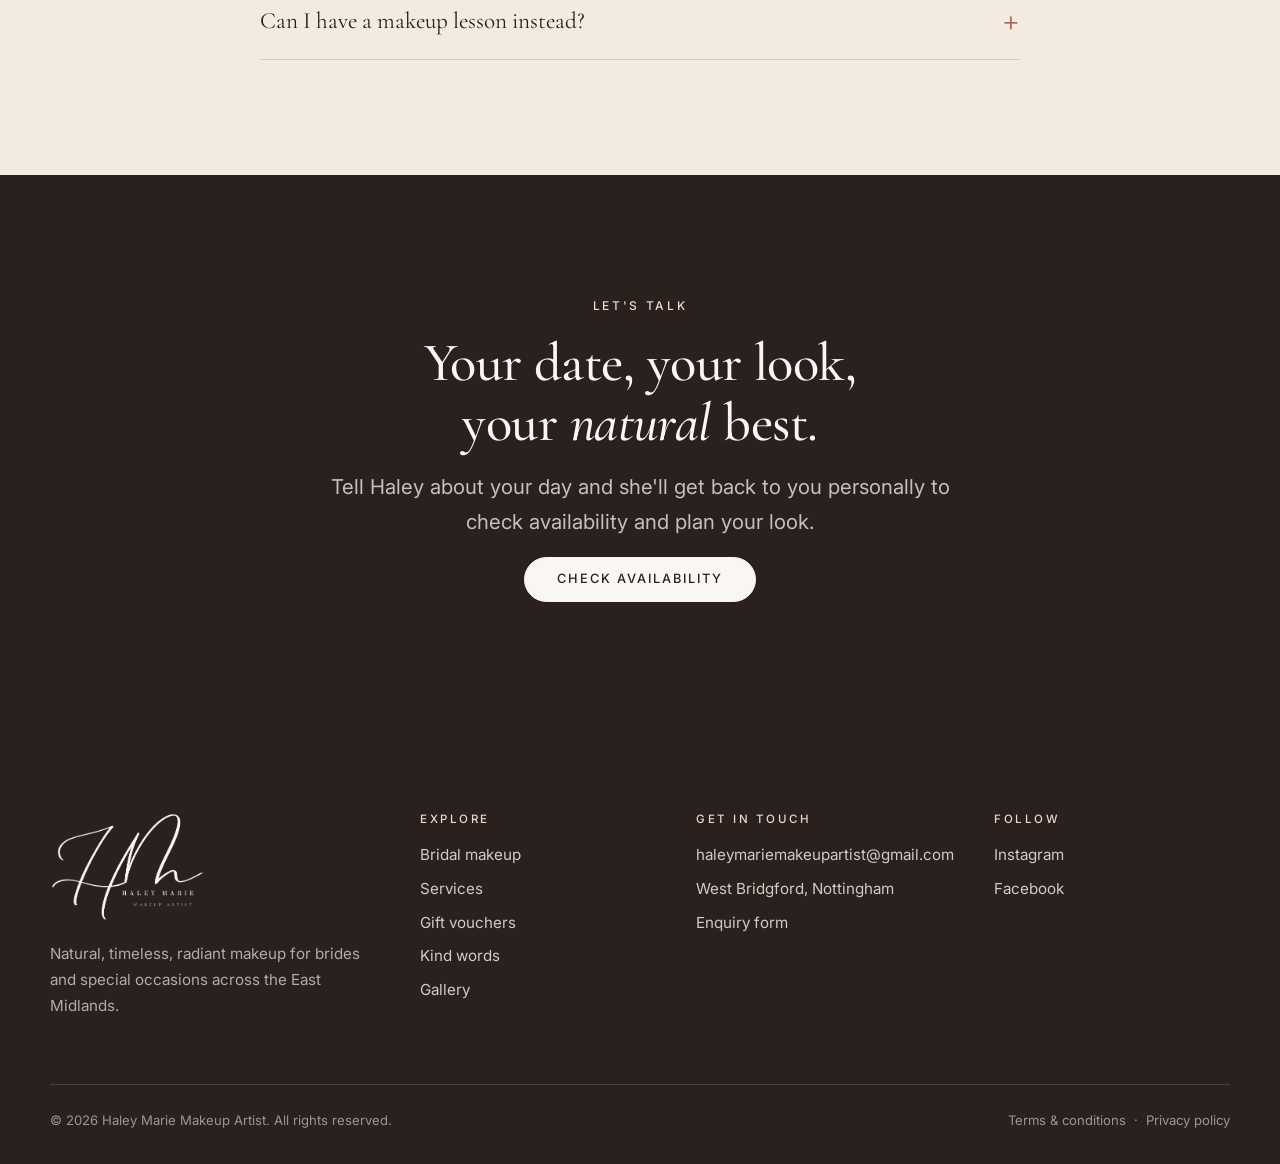
==== commit 42823cbc: "Use the original logo and a new home page hero image Transparent dark and light versions of the orig" ====
--- a/bridal.html
+++ b/bridal.html
@@ -9,7 +9,7 @@
 <meta property="og:description" content="Natural, timeless bridal makeup for the bride and bridal party across Nottinghamshire, Leicestershire, Rutland and Derbyshire.">
 <meta property="og:type" content="website">
 <meta name="theme-color" content="#faf6f1">
-<link rel="icon" href="images/favicon.svg" type="image/svg+xml">
+<link rel="icon" href="images/favicon.png" type="image/png">
 <link rel="preconnect" href="https://fonts.googleapis.com">
 <link rel="preconnect" href="https://fonts.gstatic.com" crossorigin>
 <link href="https://fonts.googleapis.com/css2?family=Cormorant+Garamond:ital,wght@0,400;0,500;0,600;1,400;1,500&family=Inter:wght@400;500&display=swap" rel="stylesheet">
@@ -21,8 +21,7 @@
 <header class="site-header">
   <div class="container header-inner">
     <a class="logo" href="index.html" aria-label="Haley Marie Makeup Artist — home">
-      <span class="logo__name">Haley Marie</span>
-      <span class="logo__sub">Makeup Artist</span>
+      <img src="images/logo.png" alt="Haley Marie Makeup Artist" width="395" height="280">
     </a>
     <button class="nav-toggle" aria-expanded="false" aria-controls="site-nav" aria-label="Menu"><span></span></button>
     <nav class="nav" id="site-nav" aria-label="Main">
@@ -119,7 +118,7 @@
   <div class="container">
     <div class="footer-grid">
       <div class="footer-brand">
-        <a class="logo" href="index.html"><span class="logo__name">Haley Marie</span><span class="logo__sub">Makeup Artist</span></a>
+        <a class="logo" href="index.html" aria-label="Haley Marie Makeup Artist — home"><img src="images/logo-light.png" alt="Haley Marie Makeup Artist" width="395" height="280" loading="lazy"></a>
         <p>Natural, timeless, radiant makeup for brides and special occasions across the East Midlands.</p>
       </div>
       <div>
--- a/css/styles.css
+++ b/css/styles.css
@@ -91,7 +91,7 @@
   backdrop-filter: blur(10px);
   border-bottom: 1px solid var(--line);
 }
-.header-inner { display: flex; align-items: center; justify-content: space-between; min-height: 76px; gap: 1.5rem; }
+.header-inner { display: flex; align-items: center; justify-content: space-between; min-height: 96px; gap: 1.5rem; }
 .logo { text-decoration: none; line-height: 1; }
 .logo__name { display: block; font-family: var(--serif); font-size: 1.7rem; font-weight: 500; letter-spacing: .01em; }
 .logo__sub { display: block; font-size: .62rem; letter-spacing: .3em; text-transform: uppercase; color: var(--ink-soft); margin-top: .35rem; }
@@ -335,3 +335,8 @@
 .gallery .photo { aspect-ratio: auto; background: var(--cream); }
 .gallery .photo img { height: auto; }
 .hero__visual .photo img { object-position: 50% 30%; }
+
+/* Logo image */
+.logo img { height: 80px; width: auto; }
+.footer-brand .logo img { height: 110px; }
+@media (max-width: 940px) { .logo img { height: 64px; } .header-inner { min-height: 80px; } }
